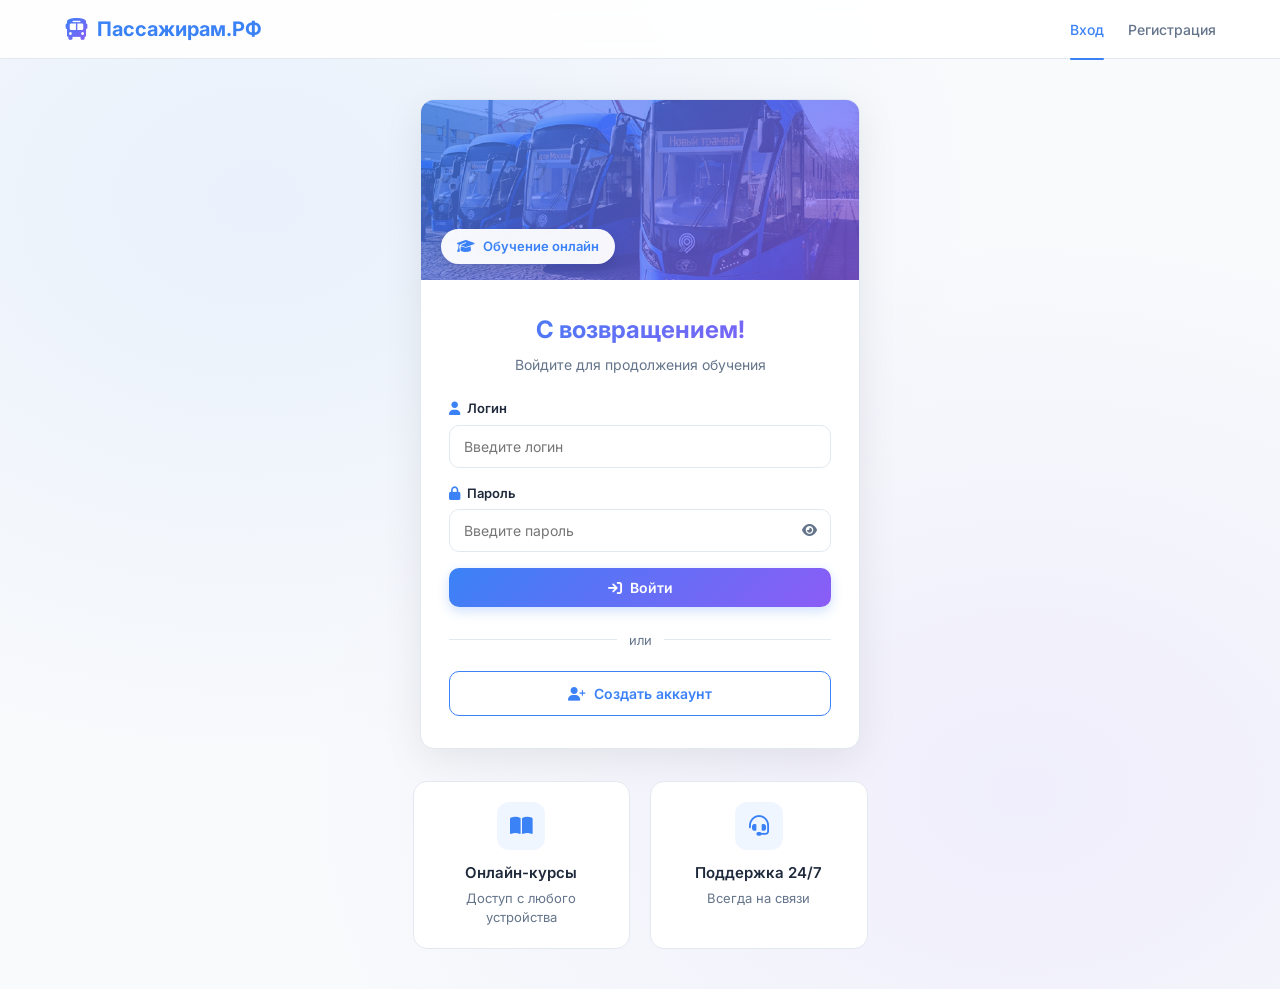
==== Иванова экз/index.html @ 6703bd84 "Add files via upload" ====
<!DOCTYPE html>
<html lang="ru">
<head>
    <meta charset="UTF-8">
    <meta name="viewport" content="width=device-width, initial-scale=1.0">
    <title>Вход - Пассажирам.РФ</title>
    <link href="https://fonts.googleapis.com/css2?family=Inter:wght@400;500;600;700&display=swap" rel="stylesheet">
    <link rel="stylesheet" href="https://cdnjs.cloudflare.com/ajax/libs/font-awesome/6.5.1/css/all.min.css">
    <link rel="stylesheet" href="assets/style.css">
</head>
<body class="auth-page">

    <header class="header">
        <div class="header-inner">
            <div class="logo">
                <i class="fa-solid fa-bus"></i>
                <span>Пассажирам.РФ</span>
            </div>
            <nav class="nav-links">
                <a href="index.html" class="active">Вход</a>
                <a href="assets/pages/register.html">Регистрация</a>
            </nav>
        </div>
    </header>

    <main class="auth-center">
        <div class="auth-card animate-fade-in">
            <div class="auth-illustration">
                <img src="./assets/img/2-9.jpg" alt="Bus" class="auth-image">
                <div class="auth-overlay"></div>
                <div class="auth-badge">
                    <i class="fa-solid fa-graduation-cap"></i>
                    <span>Обучение онлайн</span>
                </div>
            </div>

            <div class="auth-body">
                <div class="auth-header">
                    <h1>С возвращением!</h1>
                    <p class="text-muted">Войдите для продолжения обучения</p>
                </div>

                <form id="login-form" onsubmit="event.preventDefault(); loginUser();">
                    <div class="form-group">
                        <label for="login-username">
                            <i class="fa-solid fa-user"></i> Логин
                        </label>
                        <input type="text" id="login-username" class="form-control" placeholder="Введите логин" autocomplete="username">
                        <span id="login-user-error" class="error-text hidden"></span>
                    </div>

                    <div class="form-group">
                        <label for="login-password">
                            <i class="fa-solid fa-lock"></i> Пароль
                        </label>
                        <div class="password-input">
                            <input type="password" id="login-password" class="form-control" placeholder="Введите пароль" autocomplete="current-password">
                            <button type="button" class="toggle-password" onclick="togglePassword('login-password', this)">
                                <i class="fa-solid fa-eye"></i>
                            </button>
                        </div>
                        <span id="login-pass-error" class="error-text hidden"></span>
                    </div>

                    <button type="submit" class="btn btn-block btn-primary animate-pulse-hover">
                        <i class="fa-solid fa-arrow-right-to-bracket"></i> Войти
                    </button>
                </form>

                <div class="auth-divider">
                    <span>или</span>
                </div>

                <a href="assets/pages/register.html" class="btn btn-block btn-outline animate-pulse-hover">
                    <i class="fa-solid fa-user-plus"></i> Создать аккаунт
                </a>
            </div>
        </div>

        <div class="auth-features">
            <div class="feature-item animate-slide-up" style="animation-delay: 0.1s">
                <div class="feature-icon">
                    <i class="fa-solid fa-book-open"></i>
                </div>
                <h3>Онлайн-курсы</h3>
                <p>Доступ с любого устройства</p>
            </div>
            <div class="feature-item animate-slide-up" style="animation-delay: 0.3s">
                <div class="feature-icon">
                    <i class="fa-solid fa-headset"></i>
                </div>
                <h3>Поддержка 24/7</h3>
                <p>Всегда на связи</p>
            </div>
        </div>
    </main>

    <!-- Модальное окно -->
    <div class="modal-overlay" id="modal-overlay" onclick="closeModalOutside(event)">
        <div class="modal" style="position:relative;">
            <button class="modal-close" onclick="closeModal()">
                <i class="fa-solid fa-xmark"></i>
            </button>
            <div class="modal-top-bar" id="modal-bar"></div>
            <div class="modal-body">
                <div class="modal-icon" id="modal-icon"></div>
                <div class="modal-title" id="modal-title"></div>
                <div class="modal-text" id="modal-text"></div>
                <div class="modal-actions" id="modal-actions"></div>
            </div>
        </div>
    </div>

    <script src="assets/script.js"></script>
</body>
</html>
---- Иванова экз/assets/style.css ----
/* =========================================================
   ПЕРЕМЕННЫЕ И БАЗОВЫЕ СТИЛИ
   ========================================================= */
:root {
    --primary: #3b82f6;
    --primary-dark: #2563eb;
    --primary-light: #eff6ff;
    --bg: #f8fafc;
    --card: #ffffff;
    --text: #1e293b;
    --muted: #64748b;
    --border: #e2e8f0;
    --shadow: 0 1px 3px rgba(0,0,0,0.04);
    --shadow-lg: 0 10px 40px rgba(0,0,0,0.08);
    --radius: 14px;
    --radius-sm: 10px;
    --gradient: linear-gradient(135deg, #3b82f6 0%, #8b5cf6 100%);
}

* {
    margin: 0;
    padding: 0;
    box-sizing: border-box;
}

html {
    scroll-behavior: smooth;
}

body {
    font-family: 'Inter', -apple-system, BlinkMacSystemFont, sans-serif;
    background: var(--bg);
    color: var(--text);
    min-height: 100vh;
    display: flex;
    flex-direction: column;
    line-height: 1.5;
    -webkit-font-smoothing: antialiased;
}

/* =========================================================
   АНИМАЦИИ
   ========================================================= */
@keyframes fadeIn {
    from { opacity: 0; transform: translateY(10px); }
    to { opacity: 1; transform: translateY(0); }
}
@keyframes slideUp {
    from { opacity: 0; transform: translateY(30px); }
    to { opacity: 1; transform: translateY(0); }
}
@keyframes pulse {
    0%, 100% { transform: scale(1); }
    50% { transform: scale(1.03); }
}
@keyframes shimmer {
    0% { background-position: -200% 0; }
    100% { background-position: 200% 0; }
}

.animate-fade-in { animation: fadeIn 0.6s ease-out; }
.animate-slide-up {
    opacity: 0;
    animation: slideUp 0.6s ease-out forwards;
}
.animate-pulse-hover:hover {
    animation: pulse 0.6s ease-in-out;
}

/* =========================================================
   ШАПКА
   ========================================================= */
.header {
    background: var(--card);
    border-bottom: 1px solid var(--border);
    padding: 14px 0;
    position: sticky;
    top: 0;
    z-index: 100;
    backdrop-filter: blur(10px);
    background: rgba(255, 255, 255, 0.9);
}
.header-inner {
    max-width: 1200px;
    margin: 0 auto;
    padding: 0 24px;
    display: flex;
    justify-content: space-between;
    align-items: center;
}
.logo {
    font-weight: 700;
    font-size: 20px;
    color: var(--primary);
    display: flex;
    align-items: center;
    gap: 8px;
}
.logo i {
    font-size: 22px;
    background: var(--gradient);
    -webkit-background-clip: text;
    -webkit-text-fill-color: transparent;
    background-clip: text;
}
.nav-links {
    display: flex;
    gap: 24px;
    align-items: center;
}
.nav-links a {
    text-decoration: none;
    color: var(--muted);
    font-size: 14px;
    font-weight: 500;
    transition: color 0.2s;
    display: flex;
    align-items: center;
    gap: 6px;
}
.nav-links a:hover,
.nav-links a.active {
    color: var(--primary);
}
.nav-links a.active {
    position: relative;
}
.nav-links a.active::after {
    content: '';
    position: absolute;
    bottom: -20px;
    left: 0;
    right: 0;
    height: 2px;
    background: var(--primary);
    border-radius: 2px;
}

/* =========================================================
   КОНТЕЙНЕР
   ========================================================= */
.container {
    max-width: 1200px;
    margin: 0 auto;
    padding: 0 24px;
    width: 100%;
    flex: 1;
}
.page {
    padding: 32px 0 64px;
}

/* =========================================================
   СТРАНИЦЫ АВТОРИЗАЦИИ
   ========================================================= */
.auth-page {
    background: var(--bg);
    background-image: 
        radial-gradient(at 20% 20%, rgba(59, 130, 246, 0.08) 0, transparent 50%),
        radial-gradient(at 80% 80%, rgba(139, 92, 246, 0.08) 0, transparent 50%);
}

.auth-center {
    flex: 1;
    display: flex;
    flex-direction: column;
    align-items: center;
    justify-content: center;
    padding: 40px 24px;
    gap: 32px;
}

.auth-card {
    width: 100%;
    max-width: 440px;
    background: var(--card);
    border-radius: var(--radius);
    border: 1px solid var(--border);
    box-shadow: var(--shadow-lg);
    overflow: hidden;
}

/* Картинка сверху карточки */
.auth-illustration {
    position: relative;
    height: 180px;
    overflow: hidden;
}
.auth-image {
    width: 100%;
    height: 100%;
    object-fit: cover;
    display: block;
}
.auth-overlay {
    position: absolute;
    inset: 0;
    background: linear-gradient(135deg, rgba(59, 130, 246, 0.7), rgba(139, 92, 246, 0.7));
}
.auth-badge {
    position: absolute;
    bottom: 16px;
    left: 20px;
    background: rgba(255, 255, 255, 0.95);
    backdrop-filter: blur(10px);
    padding: 8px 16px;
    border-radius: 30px;
    display: flex;
    align-items: center;
    gap: 8px;
    font-size: 13px;
    font-weight: 600;
    color: var(--primary);
    box-shadow: 0 4px 12px rgba(0,0,0,0.1);
}
.auth-badge i {
    font-size: 14px;
}

.auth-body {
    padding: 32px 28px;
}

.auth-header {
    text-align: center;
    margin-bottom: 24px;
}
.auth-header h1 {
    font-size: 24px;
    font-weight: 700;
    margin-bottom: 6px;
    background: var(--gradient);
    -webkit-background-clip: text;
    -webkit-text-fill-color: transparent;
    background-clip: text;
}

/* Разделитель */
.auth-divider {
    position: relative;
    text-align: center;
    margin: 20px 0;
}
.auth-divider::before {
    content: '';
    position: absolute;
    top: 50%;
    left: 0;
    right: 0;
    height: 1px;
    background: var(--border);
}
.auth-divider span {
    position: relative;
    background: var(--card);
    padding: 0 12px;
    color: var(--muted);
    font-size: 13px;
}

/* Преимущества под формой */
.auth-features {
    display: flex;
    gap: 20px;
    flex-wrap: wrap;
    justify-content: center;
    max-width: 900px;
}
.feature-item {
    background: var(--card);
    border: 1px solid var(--border);
    border-radius: var(--radius);
    padding: 20px 24px;
    text-align: center;
    flex: 1;
    min-width: 200px;
    max-width: 260px;
    transition: transform 0.3s, box-shadow 0.3s;
}
.feature-item:hover {
    transform: translateY(-4px);
    box-shadow: var(--shadow-lg);
}
.feature-icon {
    width: 48px;
    height: 48px;
    margin: 0 auto 12px;
    background: var(--primary-light);
    border-radius: 12px;
    display: flex;
    align-items: center;
    justify-content: center;
    color: var(--primary);
    font-size: 20px;
}
.feature-item h3 {
    font-size: 15px;
    font-weight: 600;
    margin-bottom: 4px;
}
.feature-item p {
    font-size: 13px;
    color: var(--muted);
}

/* =========================================================
   ФОРМЫ
   ========================================================= */
.form-group {
    margin-bottom: 16px;
}
.form-group label {
    display: block;
    font-size: 13px;
    font-weight: 600;
    color: var(--text);
    margin-bottom: 6px;
}
.form-group label i {
    color: var(--primary);
    margin-right: 4px;
}
.form-control {
    width: 100%;
    padding: 12px 14px;
    border: 1.5px solid var(--border);
    border-radius: var(--radius-sm);
    background: var(--card);
    font-size: 14px;
    font-family: inherit;
    transition: border-color 0.2s, box-shadow 0.2s;
}
.form-control:focus {
    outline: none;
    border-color: var(--primary);
    box-shadow: 0 0 0 3px rgba(59, 130, 246, 0.1);
}

/* Поле пароля с кнопкой показа */
.password-input {
    position: relative;
}
.password-input .form-control {
    padding-right: 44px;
}
.toggle-password {
    position: absolute;
    right: 4px;
    top: 50%;
    transform: translateY(-50%);
    background: none;
    border: none;
    width: 36px;
    height: 36px;
    border-radius: 8px;
    cursor: pointer;
    color: var(--muted);
    display: flex;
    align-items: center;
    justify-content: center;
    transition: background 0.2s, color 0.2s;
}
.toggle-password:hover {
    background: var(--primary-light);
    color: var(--primary);
}

.error-text {
    color: #ef4444;
    font-size: 12px;
    font-weight: 500;
    margin-top: 6px;
    display: block;
}
.hidden { display: none !important; }

.text-muted {
    color: var(--muted);
    font-size: 14px;
}

/* =========================================================
   КНОПКИ
   ========================================================= */
.btn {
    display: inline-flex;
    align-items: center;
    justify-content: center;
    gap: 8px;
    padding: 11px 20px;
    border: none;
    border-radius: var(--radius-sm);
    font-weight: 600;
    font-size: 14px;
    font-family: inherit;
    cursor: pointer;
    transition: all 0.2s;
    text-decoration: none;
    white-space: nowrap;
}
.btn:disabled {
    opacity: 0.5;
    cursor: not-allowed;
}

.btn-primary {
    background: var(--gradient);
    color: #fff;
    box-shadow: 0 4px 12px rgba(59, 130, 246, 0.25);
}
.btn-primary:hover:not(:disabled) {
    box-shadow: 0 6px 20px rgba(59, 130, 246, 0.35);
    transform: translateY(-1px);
}

.btn-secondary {
    background: var(--bg);
    color: var(--text);
    border: 1px solid var(--border);
}
.btn-secondary:hover:not(:disabled) {
    background: var(--primary-light);
    border-color: var(--primary);
    color: var(--primary);
}

.btn-outline {
    background: transparent;
    color: var(--primary);
    border: 1.5px solid var(--primary);
}
.btn-outline:hover {
    background: var(--primary);
    color: #fff;
}

.btn-danger {
    background: #ef4444;
    color: #fff;
}
.btn-danger:hover {
    background: #dc2626;
}

.btn-success {
    background: #22c55e;
    color: #fff;
}
.btn-success:hover {
    background: #16a34a;
}

.btn-warning {
    background: #f59e0b;
    color: #fff;
}
.btn-warning:hover {
    background: #d97706;
}

.btn-danger-outline {
    background: transparent;
    color: #ef4444;
    border: 1.5px solid #fecaca;
}
.btn-danger-outline:hover {
    background: #fef2f2;
    border-color: #ef4444;
}

.btn-sm {
    padding: 8px 14px;
    font-size: 13px;
}
.btn-block {
    width: 100%;
}

.link {
    color: var(--primary);
    font-weight: 500;
    text-decoration: none;
    font-size: 14px;
    display: inline-flex;
    align-items: center;
    gap: 6px;
    transition: gap 0.2s;
}
.link:hover {
    gap: 10px;
}

/* =========================================================
   ЛИЧНЫЙ КАБИНЕТ — ПРИВЕТСТВИЕ
   ========================================================= */
.welcome-section {
    background: var(--gradient);
    border-radius: var(--radius);
    padding: 32px;
    color: #fff;
    margin-bottom: 32px;
    position: relative;
    overflow: hidden;
}
.welcome-section::before {
    content: '';
    position: absolute;
    top: -50%;
    right: -10%;
    width: 400px;
    height: 400px;
    background: rgba(255, 255, 255, 0.1);
    border-radius: 50%;
}
.welcome-section::after {
    content: '';
    position: absolute;
    bottom: -40%;
    left: -5%;
    width: 300px;
    height: 300px;
    background: rgba(255, 255, 255, 0.08);
    border-radius: 50%;
}
.welcome-content {
    position: relative;
    z-index: 2;
    margin-bottom: 24px;
}
.welcome-content h1 {
    font-size: 26px;
    font-weight: 700;
    margin-bottom: 6px;
    color: #fff;
}
.welcome-content .text-muted {
    color: rgba(255, 255, 255, 0.85);
}

.welcome-stats {
    position: relative;
    z-index: 2;
    display: grid;
    grid-template-columns: repeat(3, 1fr);
    gap: 16px;
}
.stat-card {
    background: rgba(255, 255, 255, 0.15);
    backdrop-filter: blur(10px);
    border: 1px solid rgba(255, 255, 255, 0.2);
    border-radius: 12px;
    padding: 16px;
    display: flex;
    align-items: center;
    gap: 12px;
    transition: transform 0.2s;
}
.stat-card:hover {
    transform: translateY(-2px);
}
.stat-icon {
    width: 44px;
    height: 44px;
    background: rgba(255, 255, 255, 0.2);
    border-radius: 10px;
    display: flex;
    align-items: center;
    justify-content: center;
    font-size: 18px;
    flex-shrink: 0;
}
.stat-info {
    display: flex;
    flex-direction: column;
}
.stat-number {
    font-size: 22px;
    font-weight: 700;
    line-height: 1;
}
.stat-label {
    font-size: 12px;
    color: rgba(255, 255, 255, 0.85);
    margin-top: 4px;
}

/* =========================================================
   СЕКЦИИ
   ========================================================= */
.section {
    margin-bottom: 36px;
}
.section-header {
    display: flex;
    justify-content: space-between;
    align-items: center;
    margin-bottom: 20px;
    flex-wrap: wrap;
    gap: 10px;
}
.section-header h2 {
    font-size: 20px;
    font-weight: 700;
    display: flex;
    align-items: center;
    gap: 10px;
}

/* =========================================================
   КАРТОЧКИ КУРСОВ
   ========================================================= */
.courses-grid {
    display: grid;
    grid-template-columns: repeat(auto-fill, minmax(280px, 1fr));
    gap: 20px;
}

.course-card {
    background: var(--card);
    border-radius: var(--radius);
    overflow: hidden;
    border: 1px solid var(--border);
    transition: transform 0.3s, box-shadow 0.3s;
    display: flex;
    flex-direction: column;
}
.course-card:hover {
    transform: translateY(-6px);
    box-shadow: var(--shadow-lg);
}

.course-image {
    position: relative;
    height: 180px;
    overflow: hidden;
}
.course-image img {
    width: 100%;
    height: 100%;
    object-fit: cover;
    transition: transform 0.4s;
}
.course-card:hover .course-image img {
    transform: scale(1.05);
}

.course-badge {
    position: absolute;
    top: 12px;
    left: 12px;
    background: rgba(59, 130, 246, 0.95);
    color: #fff;
    padding: 4px 12px;
    border-radius: 20px;
    font-size: 11px;
    font-weight: 600;
    backdrop-filter: blur(10px);
}
.course-badge.new { background: rgba(34, 197, 94, 0.95); }
.course-badge.completed { background: rgba(139, 92, 246, 0.95); }

.course-overlay {
    position: absolute;
    inset: 0;
    background: rgba(0, 0, 0, 0.5);
    display: flex;
    align-items: center;
    justify-content: center;
    opacity: 0;
    transition: opacity 0.3s;
}
.course-card:hover .course-overlay {
    opacity: 1;
}

.course-content {
    padding: 18px;
    flex: 1;
    display: flex;
    flex-direction: column;
}
.course-content h3 {
    font-size: 16px;
    font-weight: 600;
    margin-bottom: 6px;
}
.course-content p {
    font-size: 13px;
    color: var(--muted);
    margin-bottom: 14px;
    flex: 1;
}

.course-progress {
    display: flex;
    align-items: center;
    gap: 10px;
}
.progress-bar {
    flex: 1;
    height: 6px;
    background: var(--bg);
    border-radius: 3px;
    overflow: hidden;
}
.progress-fill {
    height: 100%;
    background: var(--gradient);
    border-radius: 3px;
    transition: width 0.6s ease;
}
.progress-text {
    font-size: 12px;
    font-weight: 600;
    color: var(--primary);
    min-width: 32px;
    text-align: right;
}

.course-footer {
    display: flex;
    justify-content: space-between;
    align-items: center;
    margin-top: auto;
    padding-top: 12px;
    border-top: 1px solid var(--border);
}
.course-duration {
    font-size: 12px;
    color: var(--muted);
    display: flex;
    align-items: center;
    gap: 4px;
}

/* =========================================================
   АДМИН-ПАНЕЛЬ
   ========================================================= */
.admin-header {
    margin-bottom: 28px;
}
.admin-header h1 {
    font-size: 26px;
    font-weight: 700;
    display: flex;
    align-items: center;
    gap: 10px;
    margin-bottom: 6px;
}
.admin-header h1 i {
    color: var(--primary);
}

.admin-stats {
    display: grid;
    grid-template-columns: repeat(auto-fit, minmax(200px, 1fr));
    gap: 16px;
    margin-bottom: 28px;
}
.admin-stat-card {
    background: var(--card);
    border: 1px solid var(--border);
    border-radius: var(--radius);
    padding: 20px;
    display: flex;
    align-items: center;
    gap: 16px;
    transition: transform 0.2s, box-shadow 0.2s;
}
.admin-stat-card:hover {
    transform: translateY(-3px);
    box-shadow: var(--shadow-lg);
}
.stat-icon.blue   { background: #dbeafe; color: #3b82f6; }
.stat-icon.green  { background: #dcfce7; color: #22c55e; }
.stat-icon.purple { background: #ede9fe; color: #8b5cf6; }
.admin-stat-card .stat-icon {
    width: 52px;
    height: 52px;
    border-radius: 12px;
    display: flex;
    align-items: center;
    justify-content: center;
    font-size: 22px;
    flex-shrink: 0;
}
.admin-stat-card .stat-content {
    display: flex;
    flex-direction: column;
}
.admin-stat-card .stat-number {
    font-size: 26px;
    font-weight: 700;
    color: var(--text);
    line-height: 1;
}
.admin-stat-card .stat-label {
    font-size: 13px;
    color: var(--muted);
    margin-top: 4px;
}

/* Фильтры */
.admin-filters {
    display: flex;
    gap: 12px;
    margin-bottom: 24px;
    flex-wrap: wrap;
}
.search-box {
    flex: 1;
    min-width: 240px;
    position: relative;
}
.search-box i {
    position: absolute;
    left: 14px;
    top: 50%;
    transform: translateY(-50%);
    color: var(--muted);
    font-size: 14px;
}
.search-box input {
    width: 100%;
    padding: 11px 14px 11px 40px;
    border: 1.5px solid var(--border);
    border-radius: var(--radius-sm);
    background: var(--card);
    font-size: 14px;
    font-family: inherit;
    transition: border-color 0.2s;
}
.search-box input:focus {
    outline: none;
    border-color: var(--primary);
}
.admin-filters select {
    padding: 11px 14px;
    border: 1.5px solid var(--border);
    border-radius: var(--radius-sm);
    background: var(--card);
    font-size: 14px;
    font-family: inherit;
    cursor: pointer;
    min-width: 160px;
}
.admin-filters select:focus {
    outline: none;
    border-color: var(--primary);
}

/* Список пользователей */
.users-grid {
    display: grid;
    grid-template-columns: repeat(auto-fill, minmax(320px, 1fr));
    gap: 16px;
}
.user-card {
    background: var(--card);
    border: 1px solid var(--border);
    border-radius: var(--radius);
    padding: 18px;
    display: flex;
    align-items: center;
    gap: 14px;
    transition: transform 0.2s, box-shadow 0.2s;
}
.user-card:hover {
    transform: translateY(-2px);
    box-shadow: var(--shadow-lg);
}
.user-avatar {
    width: 52px;
    height: 52px;
    background: var(--gradient);
    border-radius: 50%;
    display: flex;
    align-items: center;
    justify-content: center;
    color: #fff;
    font-size: 20px;
    flex-shrink: 0;
}
.user-info {
    flex: 1;
    min-width: 0;
}
.user-info h4 {
    font-size: 15px;
    font-weight: 600;
    margin-bottom: 2px;
    white-space: nowrap;
    overflow: hidden;
    text-overflow: ellipsis;
}
.user-info p {
    font-size: 13px;
    color: var(--muted);
    margin-bottom: 6px;
}
.user-meta {
    display: flex;
    align-items: center;
    gap: 8px;
    flex-wrap: wrap;
}
.user-date {
    font-size: 11px;
    color: var(--muted);
    display: flex;
    align-items: center;
    gap: 4px;
}

.badge {
    display: inline-flex;
    align-items: center;
    gap: 4px;
    padding: 3px 10px;
    border-radius: 12px;
    font-size: 11px;
    font-weight: 600;
}
.badge-student   { background: #dbeafe; color: #1d4ed8; }
.badge-admin     { background: #fef3c7; color: #b45309; }
.badge-protected { background: #dcfce7; color: #166534; }

.empty-state {
    text-align: center;
    padding: 60px 20px;
    color: var(--muted);
}
.empty-state i {
    font-size: 48px;
    margin-bottom: 12px;
    opacity: 0.4;
}

/* =========================================================
   МОДАЛЬНЫЕ ОКНА
   ========================================================= */
.modal-overlay {
    position: fixed;
    inset: 0;
    background: rgba(15, 23, 42, 0.5);
    backdrop-filter: blur(6px);
    z-index: 1000;
    display: flex;
    align-items: center;
    justify-content: center;
    padding: 24px;
    opacity: 0;
    visibility: hidden;
    transition: opacity 0.25s, visibility 0.25s;
    overflow-y: auto; /* ⭐ чтобы модалка не уезжала за экран */
    -webkit-overflow-scrolling: touch;
}
.modal-overlay.active {
    opacity: 1;
    visibility: visible;
}
.modal {
    background: #fff;
    border-radius: var(--radius);
    width: 100%;
    max-width: 420px;
    max-height: calc(100vh - 48px); /* ⭐ ограничение по высоте */
    box-shadow: 0 20px 60px rgba(0, 0, 0, 0.2);
    transform: translateY(20px) scale(0.97);
    transition: transform 0.3s;
    overflow: hidden;
    position: relative;
    display: flex;
    flex-direction: column;
    margin: auto; /* ⭐ центрирование при скролле */
}
.modal-overlay.active .modal {
    transform: translateY(0) scale(1);
}
.modal-top-bar {
    height: 4px;
    width: 100%;
}
.modal-top-bar.info    { background: var(--primary); }
.modal-top-bar.success { background: #22c55e; }
.modal-top-bar.error   { background: #ef4444; }
.modal-top-bar.warning { background: #f59e0b; }
.modal-top-bar.confirm { background: var(--primary); }

.modal-body {
    padding: 32px 28px 24px;
    text-align: center;
    overflow-y: auto; /* ⭐ внутренний скролл если контент большой */
    flex: 1;
}
.modal-icon {
    width: 64px;
    height: 64px;
    border-radius: 50%;
    display: flex;
    align-items: center;
    justify-content: center;
    margin: 0 auto 16px;
    font-size: 28px;
}
.modal-icon.info    { background: #dbeafe; color: #3b82f6; }
.modal-icon.success { background: #dcfce7; color: #22c55e; }
.modal-icon.error   { background: #fee2e2; color: #ef4444; }
.modal-icon.warning { background: #fef3c7; color: #f59e0b; }
.modal-icon.confirm { background: #dbeafe; color: #3b82f6; }

.modal-title {
    font-size: 20px;
    font-weight: 700;
    margin-bottom: 8px;
}
.modal-text {
    font-size: 14px;
    color: var(--muted);
    line-height: 1.5;
    margin-bottom: 24px;
}
.modal-actions {
    display: flex;
    gap: 10px;
    justify-content: center;
}
.modal-actions .btn {
    min-width: 120px;
}

.modal-close {
    position: absolute;
    top: 14px;
    right: 14px;
    width: 32px;
    height: 32px;
    border: none;
    background: var(--bg);
    border-radius: 8px;
    cursor: pointer;
    display: flex;
    align-items: center;
    justify-content: center;
    font-size: 14px;
    color: var(--muted);
    transition: background 0.2s, color 0.2s;
    z-index: 10;
}
.modal-close:hover {
    background: #fee2e2;
    color: #ef4444;
}

/* =========================================================
   АДАПТИВНОСТЬ
   ========================================================= */

/* Планшеты */
@media (max-width: 1024px) {
    .welcome-content h1 { font-size: 22px; }
    .stat-number { font-size: 20px; }
}

/* Мобильные */
@media (max-width: 768px) {
    .header { padding: 12px 0; }
    .header-inner { padding: 0 16px; }
    .logo { font-size: 17px; }
    .nav-links { gap: 14px; }
    .nav-links a { font-size: 13px; }
    .nav-links a.active::after { bottom: -18px; }

    .container { padding: 0 16px; }
    .page { padding: 20px 0 40px; }

    .auth-center { padding: 24px 16px; gap: 24px; }
    .auth-illustration { height: 140px; }
    .auth-body { padding: 24px 20px; }
    .auth-header h1 { font-size: 20px; }

    .auth-features {
        flex-direction: column;
        align-items: stretch;
    }
    .feature-item { max-width: 100%; }

    .welcome-section { padding: 24px 20px; }
    .welcome-content h1 { font-size: 20px; }
    .welcome-stats {
        grid-template-columns: 1fr;
        gap: 10px;
    }

    .courses-grid {
        grid-template-columns: 1fr;
    }
    .course-image { height: 160px; }

    .admin-stats {
        grid-template-columns: 1fr;
    }
    .users-grid {
        grid-template-columns: 1fr;
    }
    .user-card {
        flex-wrap: wrap;
    }

 /* Модалки на мобильном */
@media (max-width: 768px) {
    .modal-overlay {
        padding: 16px;
        align-items: flex-start; /* ⭐ прижимаем к верху если не влезает */
        padding-top: 40px;
    }
    .modal {
        max-width: 100%;
        max-height: calc(100vh - 80px);
        margin: auto 0;
    }
    .modal-body {
        padding: 24px 20px 20px;
    }
    .modal-actions {
        flex-direction: column;
    }
    .modal-actions .btn {
        width: 100%;
    }
    .modal-icon {
        width: 56px;
        height: 56px;
        font-size: 24px;
    }
    .modal-title {
        font-size: 18px;
    }
}
}

/* Очень маленькие экраны */
@media (max-width: 400px) {
    .logo span { display: none; }
    .auth-badge { font-size: 12px; padding: 6px 12px; }
    .section-header h2 { font-size: 17px; }
}
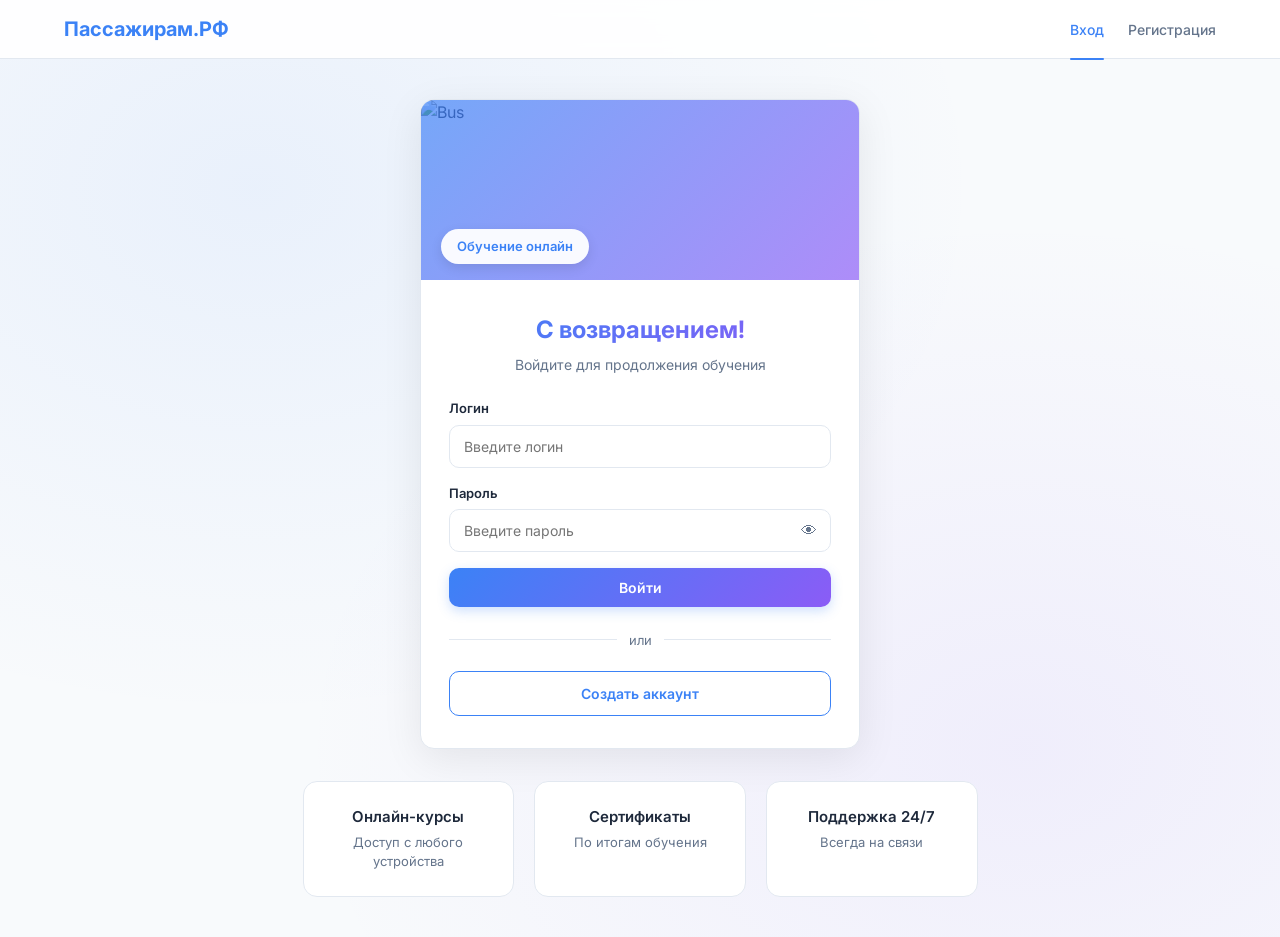
==== commit 072df694: "Add files via upload" ====
--- a/Иванова экз/index.html
+++ b/Иванова экз/index.html
@@ -5,7 +5,6 @@
     <meta name="viewport" content="width=device-width, initial-scale=1.0">
     <title>Вход - Пассажирам.РФ</title>
     <link href="https://fonts.googleapis.com/css2?family=Inter:wght@400;500;600;700&display=swap" rel="stylesheet">
-    <link rel="stylesheet" href="https://cdnjs.cloudflare.com/ajax/libs/font-awesome/6.5.1/css/all.min.css">
     <link rel="stylesheet" href="assets/style.css">
 </head>
 <body class="auth-page">
@@ -13,7 +12,6 @@
     <header class="header">
         <div class="header-inner">
             <div class="logo">
-                <i class="fa-solid fa-bus"></i>
                 <span>Пассажирам.РФ</span>
             </div>
             <nav class="nav-links">
@@ -26,10 +24,9 @@
     <main class="auth-center">
         <div class="auth-card animate-fade-in">
             <div class="auth-illustration">
-                <img src="./assets/img/2-9.jpg" alt="Bus" class="auth-image">
+                <img src="./assetы/img/2-9.jpg" alt="Bus" class="auth-image">
                 <div class="auth-overlay"></div>
                 <div class="auth-badge">
-                    <i class="fa-solid fa-graduation-cap"></i>
                     <span>Обучение онлайн</span>
                 </div>
             </div>
@@ -42,28 +39,24 @@
 
                 <form id="login-form" onsubmit="event.preventDefault(); loginUser();">
                     <div class="form-group">
-                        <label for="login-username">
-                            <i class="fa-solid fa-user"></i> Логин
-                        </label>
+                        <label for="login-username">Логин</label>
                         <input type="text" id="login-username" class="form-control" placeholder="Введите логин" autocomplete="username">
                         <span id="login-user-error" class="error-text hidden"></span>
                     </div>
 
                     <div class="form-group">
-                        <label for="login-password">
-                            <i class="fa-solid fa-lock"></i> Пароль
-                        </label>
+                        <label for="login-password">Пароль</label>
                         <div class="password-input">
                             <input type="password" id="login-password" class="form-control" placeholder="Введите пароль" autocomplete="current-password">
                             <button type="button" class="toggle-password" onclick="togglePassword('login-password', this)">
-                                <i class="fa-solid fa-eye"></i>
+                                👁
                             </button>
                         </div>
                         <span id="login-pass-error" class="error-text hidden"></span>
                     </div>
 
                     <button type="submit" class="btn btn-block btn-primary animate-pulse-hover">
-                        <i class="fa-solid fa-arrow-right-to-bracket"></i> Войти
+                        Войти
                     </button>
                 </form>
 
@@ -72,38 +65,32 @@
                 </div>
 
                 <a href="assets/pages/register.html" class="btn btn-block btn-outline animate-pulse-hover">
-                    <i class="fa-solid fa-user-plus"></i> Создать аккаунт
+                    Создать аккаунт
                 </a>
             </div>
         </div>
 
         <div class="auth-features">
             <div class="feature-item animate-slide-up" style="animation-delay: 0.1s">
-                <div class="feature-icon">
-                    <i class="fa-solid fa-book-open"></i>
-                </div>
                 <h3>Онлайн-курсы</h3>
                 <p>Доступ с любого устройства</p>
             </div>
+            <div class="feature-item animate-slide-up" style="animation-delay: 0.2s">
+                <h3>Сертификаты</h3>
+                <p>По итогам обучения</p>
+            </div>
             <div class="feature-item animate-slide-up" style="animation-delay: 0.3s">
-                <div class="feature-icon">
-                    <i class="fa-solid fa-headset"></i>
-                </div>
                 <h3>Поддержка 24/7</h3>
                 <p>Всегда на связи</p>
             </div>
         </div>
     </main>
 
-    <!-- Модальное окно -->
     <div class="modal-overlay" id="modal-overlay" onclick="closeModalOutside(event)">
         <div class="modal" style="position:relative;">
-            <button class="modal-close" onclick="closeModal()">
-                <i class="fa-solid fa-xmark"></i>
-            </button>
+            <button class="modal-close" onclick="closeModal()">✕</button>
             <div class="modal-top-bar" id="modal-bar"></div>
             <div class="modal-body">
-                <div class="modal-icon" id="modal-icon"></div>
                 <div class="modal-title" id="modal-title"></div>
                 <div class="modal-text" id="modal-text"></div>
                 <div class="modal-actions" id="modal-actions"></div>
--- a/Иванова экз/assets/style.css
+++ b/Иванова экз/assets/style.css
@@ -53,10 +53,6 @@
     0%, 100% { transform: scale(1); }
     50% { transform: scale(1.03); }
 }
-@keyframes shimmer {
-    0% { background-position: -200% 0; }
-    100% { background-position: 200% 0; }
-}
 
 .animate-fade-in { animation: fadeIn 0.6s ease-out; }
 .animate-slide-up {
@@ -71,14 +67,13 @@
    ШАПКА
    ========================================================= */
 .header {
-    background: var(--card);
+    background: rgba(255, 255, 255, 0.9);
     border-bottom: 1px solid var(--border);
     padding: 14px 0;
     position: sticky;
     top: 0;
     z-index: 100;
     backdrop-filter: blur(10px);
-    background: rgba(255, 255, 255, 0.9);
 }
 .header-inner {
     max-width: 1200px;
@@ -94,14 +89,6 @@
     color: var(--primary);
     display: flex;
     align-items: center;
-    gap: 8px;
-}
-.logo i {
-    font-size: 22px;
-    background: var(--gradient);
-    -webkit-background-clip: text;
-    -webkit-text-fill-color: transparent;
-    background-clip: text;
 }
 .nav-links {
     display: flex;
@@ -114,16 +101,11 @@
     font-size: 14px;
     font-weight: 500;
     transition: color 0.2s;
-    display: flex;
-    align-items: center;
-    gap: 6px;
+    position: relative;
 }
 .nav-links a:hover,
 .nav-links a.active {
     color: var(--primary);
-}
-.nav-links a.active {
-    position: relative;
 }
 .nav-links a.active::after {
     content: '';
@@ -180,7 +162,6 @@
     overflow: hidden;
 }
 
-/* Картинка сверху карточки */
 .auth-illustration {
     position: relative;
     height: 180px;
@@ -205,16 +186,10 @@
     backdrop-filter: blur(10px);
     padding: 8px 16px;
     border-radius: 30px;
-    display: flex;
-    align-items: center;
-    gap: 8px;
     font-size: 13px;
     font-weight: 600;
     color: var(--primary);
     box-shadow: 0 4px 12px rgba(0,0,0,0.1);
-}
-.auth-badge i {
-    font-size: 14px;
 }
 
 .auth-body {
@@ -235,7 +210,6 @@
     background-clip: text;
 }
 
-/* Разделитель */
 .auth-divider {
     position: relative;
     text-align: center;
@@ -258,7 +232,6 @@
     font-size: 13px;
 }
 
-/* Преимущества под формой */
 .auth-features {
     display: flex;
     gap: 20px;
@@ -270,7 +243,7 @@
     background: var(--card);
     border: 1px solid var(--border);
     border-radius: var(--radius);
-    padding: 20px 24px;
+    padding: 24px;
     text-align: center;
     flex: 1;
     min-width: 200px;
@@ -281,18 +254,6 @@
     transform: translateY(-4px);
     box-shadow: var(--shadow-lg);
 }
-.feature-icon {
-    width: 48px;
-    height: 48px;
-    margin: 0 auto 12px;
-    background: var(--primary-light);
-    border-radius: 12px;
-    display: flex;
-    align-items: center;
-    justify-content: center;
-    color: var(--primary);
-    font-size: 20px;
-}
 .feature-item h3 {
     font-size: 15px;
     font-weight: 600;
@@ -315,10 +276,6 @@
     font-weight: 600;
     color: var(--text);
     margin-bottom: 6px;
-}
-.form-group label i {
-    color: var(--primary);
-    margin-right: 4px;
 }
 .form-control {
     width: 100%;
@@ -336,7 +293,6 @@
     box-shadow: 0 0 0 3px rgba(59, 130, 246, 0.1);
 }
 
-/* Поле пароля с кнопкой показа */
 .password-input {
     position: relative;
 }
@@ -359,6 +315,7 @@
     align-items: center;
     justify-content: center;
     transition: background 0.2s, color 0.2s;
+    font-size: 16px;
 }
 .toggle-password:hover {
     background: var(--primary-light);
@@ -481,13 +438,10 @@
     font-weight: 500;
     text-decoration: none;
     font-size: 14px;
-    display: inline-flex;
-    align-items: center;
-    gap: 6px;
-    transition: gap 0.2s;
+    transition: color 0.2s;
 }
 .link:hover {
-    gap: 10px;
+    color: var(--primary-dark);
 }
 
 /* =========================================================
@@ -550,24 +504,10 @@
     border: 1px solid rgba(255, 255, 255, 0.2);
     border-radius: 12px;
     padding: 16px;
-    display: flex;
-    align-items: center;
-    gap: 12px;
     transition: transform 0.2s;
 }
 .stat-card:hover {
     transform: translateY(-2px);
-}
-.stat-icon {
-    width: 44px;
-    height: 44px;
-    background: rgba(255, 255, 255, 0.2);
-    border-radius: 10px;
-    display: flex;
-    align-items: center;
-    justify-content: center;
-    font-size: 18px;
-    flex-shrink: 0;
 }
 .stat-info {
     display: flex;
@@ -601,9 +541,6 @@
 .section-header h2 {
     font-size: 20px;
     font-weight: 700;
-    display: flex;
-    align-items: center;
-    gap: 10px;
 }
 
 /* =========================================================
@@ -659,20 +596,6 @@
 .course-badge.new { background: rgba(34, 197, 94, 0.95); }
 .course-badge.completed { background: rgba(139, 92, 246, 0.95); }
 
-.course-overlay {
-    position: absolute;
-    inset: 0;
-    background: rgba(0, 0, 0, 0.5);
-    display: flex;
-    align-items: center;
-    justify-content: center;
-    opacity: 0;
-    transition: opacity 0.3s;
-}
-.course-card:hover .course-overlay {
-    opacity: 1;
-}
-
 .course-content {
     padding: 18px;
     flex: 1;
@@ -691,32 +614,6 @@
     flex: 1;
 }
 
-.course-progress {
-    display: flex;
-    align-items: center;
-    gap: 10px;
-}
-.progress-bar {
-    flex: 1;
-    height: 6px;
-    background: var(--bg);
-    border-radius: 3px;
-    overflow: hidden;
-}
-.progress-fill {
-    height: 100%;
-    background: var(--gradient);
-    border-radius: 3px;
-    transition: width 0.6s ease;
-}
-.progress-text {
-    font-size: 12px;
-    font-weight: 600;
-    color: var(--primary);
-    min-width: 32px;
-    text-align: right;
-}
-
 .course-footer {
     display: flex;
     justify-content: space-between;
@@ -728,9 +625,310 @@
 .course-duration {
     font-size: 12px;
     color: var(--muted);
-    display: flex;
-    align-items: center;
-    gap: 4px;
+}
+
+/* =========================================================
+   СТРАНИЦА ОФОРМЛЕНИЯ ЗАЯВКИ
+   ========================================================= */
+.request-header {
+    margin-bottom: 28px;
+}
+.request-header h1 {
+    font-size: 26px;
+    font-weight: 700;
+    margin-bottom: 6px;
+}
+
+.request-layout {
+    display: grid;
+    grid-template-columns: 1fr 320px;
+    gap: 24px;
+    align-items: start;
+}
+
+.request-form-card {
+    background: var(--card);
+    border: 1px solid var(--border);
+    border-radius: var(--radius);
+    padding: 28px;
+}
+
+.form-section {
+    margin-bottom: 28px;
+    padding-bottom: 24px;
+    border-bottom: 1px solid var(--border);
+}
+.form-section:last-of-type {
+    border-bottom: none;
+    margin-bottom: 20px;
+}
+.form-section-title {
+    font-size: 16px;
+    font-weight: 600;
+    margin-bottom: 16px;
+    color: var(--text);
+}
+
+.transport-grid {
+    display: grid;
+    grid-template-columns: repeat(auto-fill, minmax(130px, 1fr));
+    gap: 12px;
+}
+.transport-option {
+    cursor: pointer;
+}
+.transport-option input { display: none; }
+.transport-card {
+    background: var(--bg);
+    border: 2px solid var(--border);
+    border-radius: 12px;
+    padding: 20px 12px;
+    text-align: center;
+    transition: all 0.2s;
+    display: flex;
+    align-items: center;
+    justify-content: center;
+}
+.transport-card span {
+    font-size: 13px;
+    font-weight: 500;
+    color: var(--text);
+}
+.transport-option input:checked + .transport-card {
+    border-color: var(--primary);
+    background: var(--primary-light);
+    color: var(--primary);
+}
+.transport-card:hover {
+    border-color: var(--primary);
+    transform: translateY(-2px);
+}
+
+.form-hint {
+    display: block;
+    font-size: 12px;
+    color: var(--muted);
+    margin-top: 6px;
+}
+
+.payment-options {
+    display: flex;
+    flex-direction: column;
+    gap: 10px;
+}
+.payment-option {
+    cursor: pointer;
+}
+.payment-option input { display: none; }
+.payment-card {
+    display: flex;
+    align-items: center;
+    gap: 14px;
+    background: var(--bg);
+    border: 2px solid var(--border);
+    border-radius: 12px;
+    padding: 14px 18px;
+    transition: all 0.2s;
+}
+.payment-card strong {
+    display: block;
+    font-size: 14px;
+    margin-bottom: 2px;
+}
+.payment-card span {
+    font-size: 12px;
+    color: var(--muted);
+}
+.payment-option input:checked + .payment-card {
+    border-color: var(--primary);
+    background: var(--primary-light);
+}
+.payment-card:hover {
+    border-color: var(--primary);
+}
+
+.request-actions {
+    display: flex;
+    gap: 12px;
+    justify-content: flex-end;
+    padding-top: 8px;
+}
+
+.request-info {
+    display: flex;
+    flex-direction: column;
+    gap: 16px;
+    position: sticky;
+    top: 90px;
+}
+.info-card {
+    background: var(--card);
+    border: 1px solid var(--border);
+    border-radius: var(--radius);
+    padding: 22px;
+}
+.info-card.highlight {
+    background: var(--primary-light);
+    border-color: #bfdbfe;
+}
+.info-card h3 {
+    font-size: 16px;
+    margin-bottom: 12px;
+}
+.info-steps {
+    list-style: none;
+    counter-reset: step;
+}
+.info-steps li {
+    counter-increment: step;
+    padding: 8px 0 8px 36px;
+    position: relative;
+    font-size: 13px;
+    color: var(--text);
+    border-bottom: 1px dashed var(--border);
+}
+.info-steps li:last-child { border-bottom: none; }
+.info-steps li::before {
+    content: counter(step);
+    position: absolute;
+    left: 0;
+    top: 6px;
+    width: 24px;
+    height: 24px;
+    background: var(--primary);
+    color: #fff;
+    border-radius: 50%;
+    display: flex;
+    align-items: center;
+    justify-content: center;
+    font-size: 12px;
+    font-weight: 600;
+}
+.info-card p {
+    font-size: 13px;
+    margin: 4px 0;
+}
+
+/* =========================================================
+   КАРТОЧКИ ЗАЯВОК
+   ========================================================= */
+.requests-grid {
+    display: grid;
+    grid-template-columns: repeat(auto-fill, minmax(320px, 1fr));
+    gap: 16px;
+}
+.request-card {
+    background: var(--card);
+    border: 1px solid var(--border);
+    border-radius: var(--radius);
+    padding: 20px;
+    transition: transform 0.2s, box-shadow 0.2s;
+}
+.request-card:hover {
+    transform: translateY(-2px);
+    box-shadow: var(--shadow-lg);
+}
+.request-card-header {
+    margin-bottom: 14px;
+}
+.request-card-header h4 {
+    font-size: 15px;
+    font-weight: 600;
+    margin-bottom: 2px;
+}
+.request-card-header small {
+    font-size: 12px;
+    color: var(--muted);
+}
+
+.request-details {
+    display: grid;
+    grid-template-columns: 1fr 1fr;
+    gap: 10px;
+    margin-bottom: 14px;
+    font-size: 13px;
+}
+.request-detail {
+    display: flex;
+    flex-direction: column;
+    gap: 2px;
+}
+.request-detail-label {
+    color: var(--muted);
+    font-size: 11px;
+    text-transform: uppercase;
+    letter-spacing: 0.5px;
+}
+.request-detail-value {
+    font-weight: 500;
+    color: var(--text);
+}
+
+.request-status {
+    display: inline-block;
+    padding: 4px 12px;
+    border-radius: 20px;
+    font-size: 12px;
+    font-weight: 600;
+}
+.status-new {
+    background: #fef3c7;
+    color: #b45309;
+}
+.status-process {
+    background: #dbeafe;
+    color: #1d4ed8;
+}
+.status-done {
+    background: #dcfce7;
+    color: #166534;
+}
+.status-cancel {
+    background: #fee2e2;
+    color: #b91c1c;
+}
+
+.review-form {
+    margin-top: 14px;
+    padding-top: 14px;
+    border-top: 1px dashed var(--border);
+}
+.review-form textarea {
+    width: 100%;
+    padding: 10px 12px;
+    border: 1.5px solid var(--border);
+    border-radius: var(--radius-sm);
+    background: var(--bg);
+    font-family: inherit;
+    font-size: 13px;
+    resize: vertical;
+    min-height: 70px;
+    margin-bottom: 10px;
+    transition: border-color 0.2s;
+}
+.review-form textarea:focus {
+    outline: none;
+    border-color: var(--primary);
+}
+.review-actions {
+    display: flex;
+    gap: 8px;
+    justify-content: flex-end;
+}
+
+.review-display {
+    margin-top: 14px;
+    padding: 12px 14px;
+    background: #f0fdf4;
+    border-left: 3px solid #22c55e;
+    border-radius: 8px;
+    font-size: 13px;
+}
+.review-display strong {
+    display: block;
+    color: #166534;
+    margin-bottom: 4px;
+    font-size: 12px;
 }
 
 /* =========================================================
@@ -742,13 +940,7 @@
 .admin-header h1 {
     font-size: 26px;
     font-weight: 700;
-    display: flex;
-    align-items: center;
-    gap: 10px;
     margin-bottom: 6px;
-}
-.admin-header h1 i {
-    color: var(--primary);
 }
 
 .admin-stats {
@@ -762,27 +954,11 @@
     border: 1px solid var(--border);
     border-radius: var(--radius);
     padding: 20px;
-    display: flex;
-    align-items: center;
-    gap: 16px;
     transition: transform 0.2s, box-shadow 0.2s;
 }
 .admin-stat-card:hover {
     transform: translateY(-3px);
     box-shadow: var(--shadow-lg);
-}
-.stat-icon.blue   { background: #dbeafe; color: #3b82f6; }
-.stat-icon.green  { background: #dcfce7; color: #22c55e; }
-.stat-icon.purple { background: #ede9fe; color: #8b5cf6; }
-.admin-stat-card .stat-icon {
-    width: 52px;
-    height: 52px;
-    border-radius: 12px;
-    display: flex;
-    align-items: center;
-    justify-content: center;
-    font-size: 22px;
-    flex-shrink: 0;
 }
 .admin-stat-card .stat-content {
     display: flex;
@@ -800,7 +976,31 @@
     margin-top: 4px;
 }
 
-/* Фильтры */
+.admin-tabs {
+    display: flex;
+    gap: 4px;
+    margin-bottom: 24px;
+    border-bottom: 1px solid var(--border);
+}
+.admin-tab {
+    background: none;
+    border: none;
+    padding: 12px 20px;
+    font-family: inherit;
+    font-size: 14px;
+    font-weight: 500;
+    color: var(--muted);
+    cursor: pointer;
+    border-bottom: 2px solid transparent;
+    margin-bottom: -1px;
+    transition: color 0.2s, border-color 0.2s;
+}
+.admin-tab:hover { color: var(--primary); }
+.admin-tab.active {
+    color: var(--primary);
+    border-bottom-color: var(--primary);
+}
+
 .admin-filters {
     display: flex;
     gap: 12px;
@@ -810,19 +1010,10 @@
 .search-box {
     flex: 1;
     min-width: 240px;
-    position: relative;
-}
-.search-box i {
-    position: absolute;
-    left: 14px;
-    top: 50%;
-    transform: translateY(-50%);
-    color: var(--muted);
-    font-size: 14px;
 }
 .search-box input {
     width: 100%;
-    padding: 11px 14px 11px 40px;
+    padding: 11px 14px;
     border: 1.5px solid var(--border);
     border-radius: var(--radius-sm);
     background: var(--card);
@@ -849,7 +1040,6 @@
     border-color: var(--primary);
 }
 
-/* Список пользователей */
 .users-grid {
     display: grid;
     grid-template-columns: repeat(auto-fill, minmax(320px, 1fr));
@@ -879,6 +1069,7 @@
     justify-content: center;
     color: #fff;
     font-size: 20px;
+    font-weight: 600;
     flex-shrink: 0;
 }
 .user-info {
@@ -907,15 +1098,10 @@
 .user-date {
     font-size: 11px;
     color: var(--muted);
-    display: flex;
-    align-items: center;
-    gap: 4px;
 }
 
 .badge {
-    display: inline-flex;
-    align-items: center;
-    gap: 4px;
+    display: inline-block;
     padding: 3px 10px;
     border-radius: 12px;
     font-size: 11px;
@@ -930,10 +1116,73 @@
     padding: 60px 20px;
     color: var(--muted);
 }
-.empty-state i {
-    font-size: 48px;
+
+/* Карточка заявки для админа */
+.admin-request-card {
+    background: var(--card);
+    border: 1px solid var(--border);
+    border-radius: var(--radius);
+    padding: 20px;
     margin-bottom: 12px;
-    opacity: 0.4;
+    display: grid;
+    grid-template-columns: 1fr auto;
+    gap: 16px;
+    align-items: center;
+    transition: transform 0.2s, box-shadow 0.2s;
+}
+.admin-request-card:hover {
+    transform: translateY(-2px);
+    box-shadow: var(--shadow-lg);
+}
+.admin-request-info h4 {
+    font-size: 15px;
+    font-weight: 600;
+    margin-bottom: 4px;
+}
+.admin-request-meta {
+    display: flex;
+    flex-wrap: wrap;
+    gap: 14px;
+    font-size: 13px;
+    color: var(--muted);
+    margin-top: 6px;
+}
+
+.admin-request-actions {
+    display: flex;
+    flex-direction: column;
+    gap: 8px;
+    align-items: flex-end;
+}
+.status-select {
+    padding: 8px 12px;
+    border: 1.5px solid var(--border);
+    border-radius: 8px;
+    background: var(--card);
+    font-family: inherit;
+    font-size: 13px;
+    cursor: pointer;
+    min-width: 160px;
+}
+.status-select:focus {
+    outline: none;
+    border-color: var(--primary);
+}
+
+.review-admin-display {
+    margin-top: 12px;
+    padding: 12px 14px;
+    background: var(--primary-light);
+    border-left: 3px solid var(--primary);
+    border-radius: 8px;
+    font-size: 13px;
+    grid-column: 1 / -1;
+}
+.review-admin-display strong {
+    display: block;
+    color: var(--primary-dark);
+    margin-bottom: 4px;
+    font-size: 12px;
 }
 
 /* =========================================================
@@ -952,7 +1201,7 @@
     opacity: 0;
     visibility: hidden;
     transition: opacity 0.25s, visibility 0.25s;
-    overflow-y: auto; /* ⭐ чтобы модалка не уезжала за экран */
+    overflow-y: auto;
     -webkit-overflow-scrolling: touch;
 }
 .modal-overlay.active {
@@ -964,7 +1213,7 @@
     border-radius: var(--radius);
     width: 100%;
     max-width: 420px;
-    max-height: calc(100vh - 48px); /* ⭐ ограничение по высоте */
+    max-height: calc(100vh - 48px);
     box-shadow: 0 20px 60px rgba(0, 0, 0, 0.2);
     transform: translateY(20px) scale(0.97);
     transition: transform 0.3s;
@@ -972,7 +1221,7 @@
     position: relative;
     display: flex;
     flex-direction: column;
-    margin: auto; /* ⭐ центрирование при скролле */
+    margin: auto;
 }
 .modal-overlay.active .modal {
     transform: translateY(0) scale(1);
@@ -990,25 +1239,9 @@
 .modal-body {
     padding: 32px 28px 24px;
     text-align: center;
-    overflow-y: auto; /* ⭐ внутренний скролл если контент большой */
+    overflow-y: auto;
     flex: 1;
 }
-.modal-icon {
-    width: 64px;
-    height: 64px;
-    border-radius: 50%;
-    display: flex;
-    align-items: center;
-    justify-content: center;
-    margin: 0 auto 16px;
-    font-size: 28px;
-}
-.modal-icon.info    { background: #dbeafe; color: #3b82f6; }
-.modal-icon.success { background: #dcfce7; color: #22c55e; }
-.modal-icon.error   { background: #fee2e2; color: #ef4444; }
-.modal-icon.warning { background: #fef3c7; color: #f59e0b; }
-.modal-icon.confirm { background: #dbeafe; color: #3b82f6; }
-
 .modal-title {
     font-size: 20px;
     font-weight: 700;
@@ -1042,7 +1275,7 @@
     display: flex;
     align-items: center;
     justify-content: center;
-    font-size: 14px;
+    font-size: 16px;
     color: var(--muted);
     transition: background 0.2s, color 0.2s;
     z-index: 10;
@@ -1055,14 +1288,20 @@
 /* =========================================================
    АДАПТИВНОСТЬ
    ========================================================= */
-
-/* Планшеты */
 @media (max-width: 1024px) {
     .welcome-content h1 { font-size: 22px; }
     .stat-number { font-size: 20px; }
 }
 
-/* Мобильные */
+@media (max-width: 900px) {
+    .request-layout {
+        grid-template-columns: 1fr;
+    }
+    .request-info {
+        position: static;
+    }
+}
+
 @media (max-width: 768px) {
     .header { padding: 12px 0; }
     .header-inner { padding: 0 16px; }
@@ -1103,15 +1342,42 @@
     .users-grid {
         grid-template-columns: 1fr;
     }
-    .user-card {
+
+    .request-form-card { padding: 20px 18px; }
+    .transport-grid {
+        grid-template-columns: repeat(auto-fill, minmax(100px, 1fr));
+    }
+    .transport-card { padding: 14px 8px; }
+    .transport-card span { font-size: 12px; }
+    
+    .request-actions {
+        flex-direction: column-reverse;
+    }
+    .request-actions .btn { width: 100%; }
+
+    .requests-grid {
+        grid-template-columns: 1fr;
+    }
+    .request-details {
+        grid-template-columns: 1fr;
+    }
+
+    .admin-request-card {
+        grid-template-columns: 1fr;
+        text-align: left;
+    }
+    .admin-request-actions {
+        align-items: stretch;
+        flex-direction: row;
         flex-wrap: wrap;
     }
-
- /* Модалки на мобильном */
-@media (max-width: 768px) {
+    .status-select { width: 100%; }
+    .admin-tabs { overflow-x: auto; }
+    .admin-tab { white-space: nowrap; padding: 10px 14px; font-size: 13px; }
+
     .modal-overlay {
         padding: 16px;
-        align-items: flex-start; /* ⭐ прижимаем к верху если не влезает */
+        align-items: flex-start;
         padding-top: 40px;
     }
     .modal {
@@ -1119,29 +1385,14 @@
         max-height: calc(100vh - 80px);
         margin: auto 0;
     }
-    .modal-body {
-        padding: 24px 20px 20px;
-    }
-    .modal-actions {
-        flex-direction: column;
-    }
-    .modal-actions .btn {
-        width: 100%;
-    }
-    .modal-icon {
-        width: 56px;
-        height: 56px;
-        font-size: 24px;
-    }
-    .modal-title {
-        font-size: 18px;
-    }
-}
-}
-
-/* Очень маленькие экраны */
+    .modal-body { padding: 24px 20px 20px; }
+    .modal-actions { flex-direction: column; }
+    .modal-actions .btn { width: 100%; }
+    .modal-title { font-size: 18px; }
+}
+
 @media (max-width: 400px) {
-    .logo span { display: none; }
+    .logo span { font-size: 16px; }
     .auth-badge { font-size: 12px; padding: 6px 12px; }
     .section-header h2 { font-size: 17px; }
 }
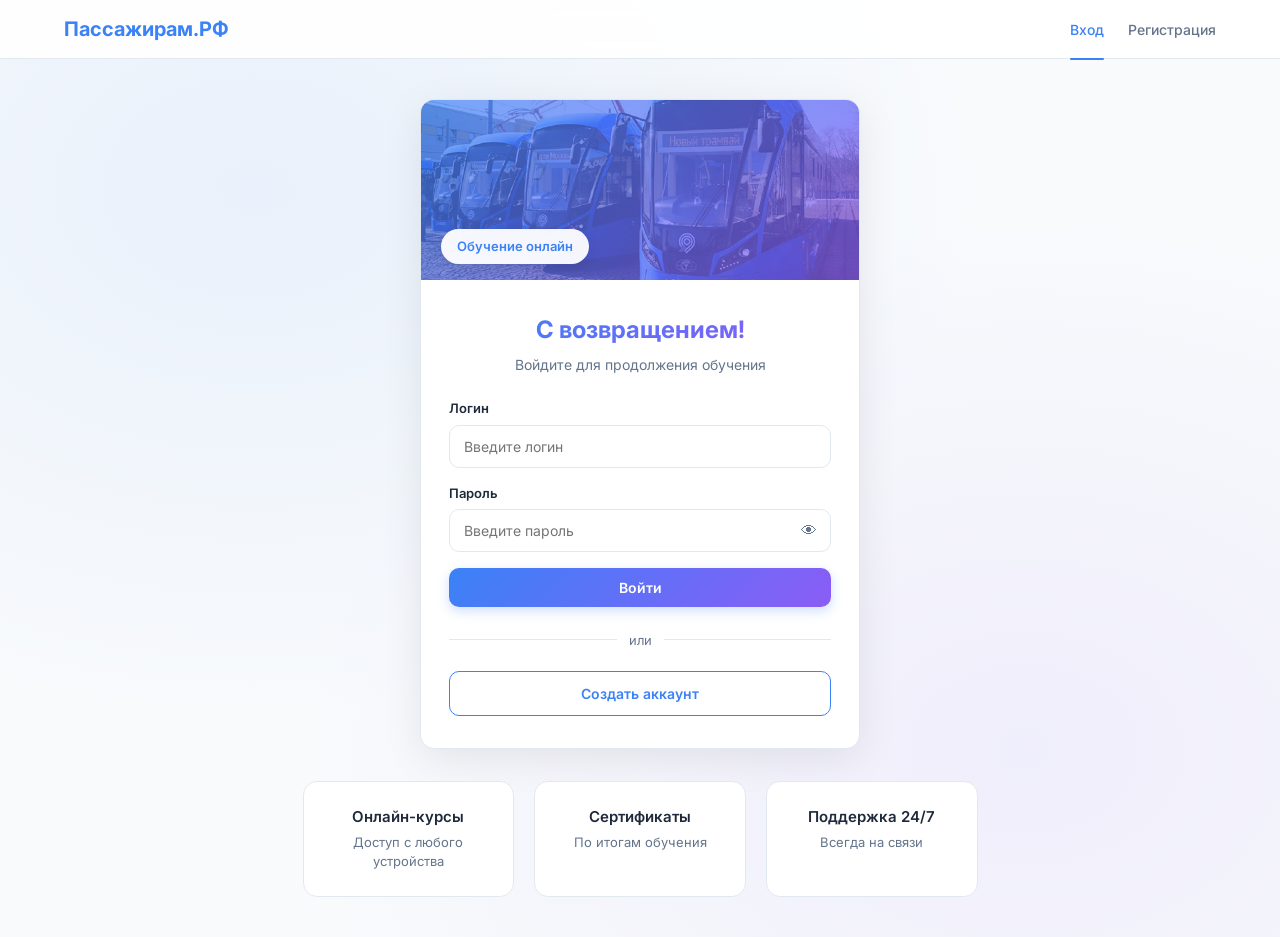
==== commit 546acf49: "Add files via upload" ====
--- a/Иванова экз/index.html
+++ b/Иванова экз/index.html
@@ -24,7 +24,7 @@
     <main class="auth-center">
         <div class="auth-card animate-fade-in">
             <div class="auth-illustration">
-                <img src="./assetы/img/2-9.jpg" alt="Bus" class="auth-image">
+                <img src="assets/img/2-9.jpg" alt="Bus" class="auth-image">
                 <div class="auth-overlay"></div>
                 <div class="auth-badge">
                     <span>Обучение онлайн</span>
